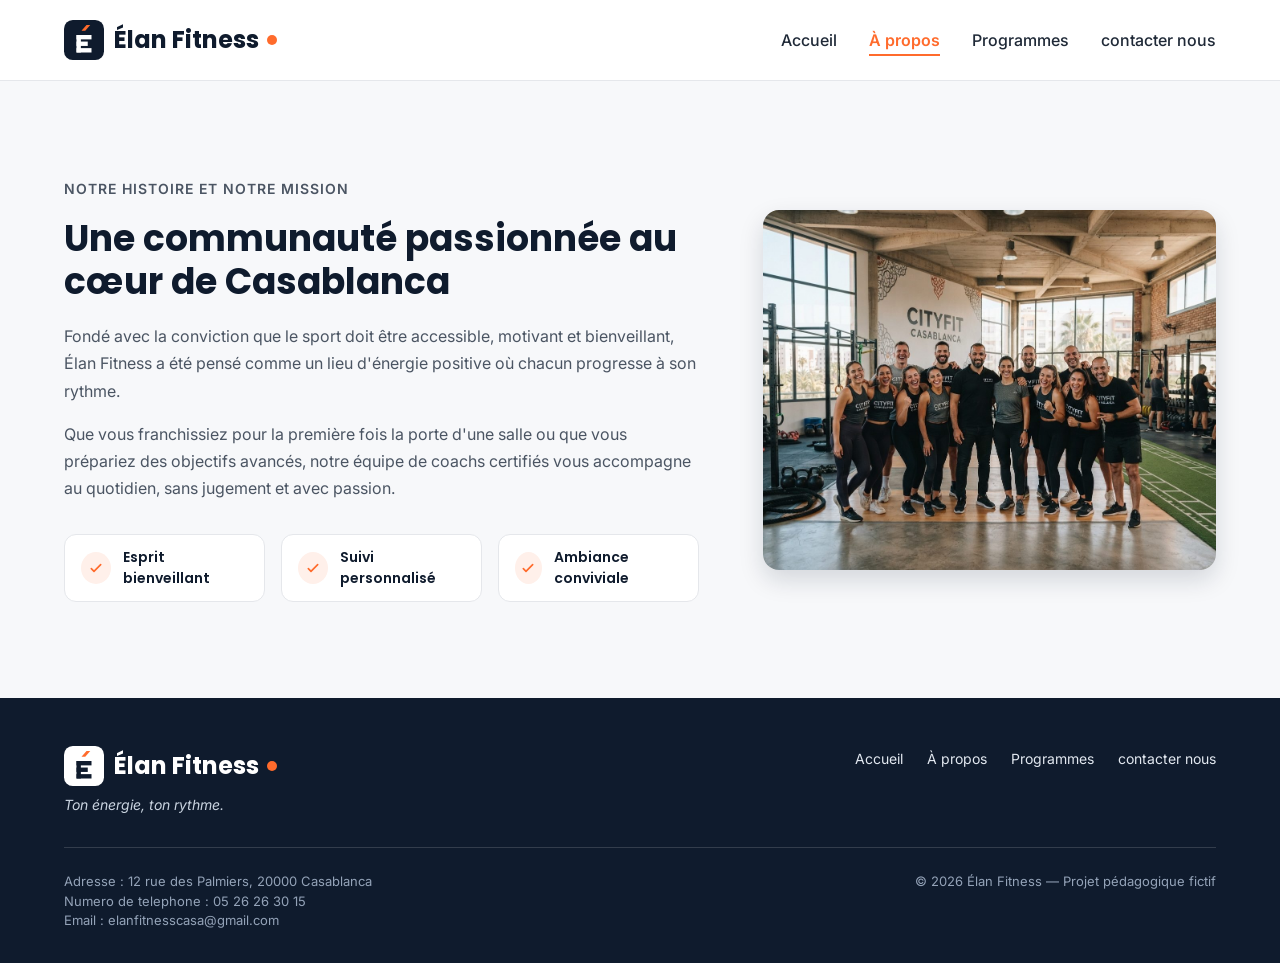
==== apropos.html @ 74eef610 "Initial commit" ====
<!DOCTYPE html>
<html lang="fr">
<head>
  <meta charset="UTF-8">
  <meta name="viewport" content="width=device-width, initial-scale=1">
  <meta name="description" content="Élan Fitness, salle de sport à Casablanca : musculation, yoga, cardio et boxe fitness avec des coachs diplômés. Réservez votre cours d'essai gratuit.">
  <title>Élan Fitness | Salle de sport à Casablanca</title>

  <link rel="preconnect" href="https://fonts.googleapis.com">
  <link rel="preconnect" href="https://fonts.gstatic.com" crossorigin>
  <link href="https://fonts.googleapis.com/css2?family=Inter:wght@400;500;600&family=Poppins:wght@600;700;800&display=swap" rel="stylesheet">

  <link rel="stylesheet" href="style.css">
</head>

<body>

  <header class="en-tete">
    <div class="conteneur en-tete-contenu">
      <a href="accueil.html" class="logo"><img src="img/logo.svg" alt="" class="logo-img">Élan Fitness</a>

      <nav aria-label="Navigation principale">
        <ul class="menu">
          <li><a href="accueil.html" >Accueil</a></li>
          <li><a href="apropos.html" class="lien-actif">À propos</a></li>
          <li><a href="programmes.html">Programmes</a></li>
          <li><a href="contacternous.html">contacter nous</a></li>
        </ul>
      </nav>
    </div>
  </header>

  <main>

    <section id="a-propos" class="section">
      <div class="conteneur apropos-contenu">

        <div class="apropos-texte">
          <p class="sur-titre">Notre histoire et notre mission</p>
          <h2>Une communauté passionnée au cœur de Casablanca</h2>
          <p>
            Fondé avec la conviction que le sport doit être accessible, motivant et bienveillant,
            Élan Fitness a été pensé comme un lieu d'énergie positive où chacun progresse à son rythme.
          </p>
          <p>
            Que vous franchissiez pour la première fois la porte d'une salle ou que vous prépariez des
            objectifs avancés, notre équipe de coachs certifiés vous accompagne au quotidien, sans
            jugement et avec passion.
          </p>

          <ul class="valeurs">
            <li class="valeur">
              <div class="icone icone-petite"><img src="img/icone-check.svg" alt=""></div>
              <span>Esprit bienveillant</span>
            </li>
            <li class="valeur">
              <div class="icone icone-petite"><img src="img/icone-check.svg" alt=""></div>
              <span>Suivi personnalisé</span>
            </li>
            <li class="valeur">
              <div class="icone icone-petite"><img src="img/icone-check.svg" alt=""></div>
              <span>Ambiance conviviale</span>
            </li>
          </ul>
        </div>

        <img class="apropos-image" src="img/equipe.jpg" alt="L'équipe de coachs d'Élan Fitness réunie dans la salle">

      </div>
    </section>

    

  </main>

  <footer class="pied-de-page">
    <div class="conteneur">

      <div class="pied-haut">
        <div>
          <p class="logo logo-clair"><img src="img/logo-clair.svg" alt="" class="logo-img">Élan Fitness</p>
          <p class="slogan">Ton énergie, ton rythme.</p>
        </div>

        <nav aria-label="Navigation du pied de page">
          <ul class="menu menu-pied">
            <li><a href="accueil.html">Accueil</a></li>
            <li><a href="apropos.html">À propos</a></li>
            <li><a href="programmes.html">Programmes</a></li>
            <li><a href="contacternous.html">contacter nous</a></li>
          </ul>
        </nav>
      </div>

      <div class="pied-bas">
        <p>Adresse : 12 rue des Palmiers, 20000 Casablanca<br>Numero de telephone : 05 26 26 30 15<br>Email : elanfitnesscasa@gmail.com</p>
        <p>&copy; 2026 Élan Fitness — Projet pédagogique fictif</p>
      </div>

    </div>
  </footer>

</body>
</html>
---- style.css ----
* {
  box-sizing: border-box;
  margin: 0;
  padding: 0;
}

html {
  scroll-behavior: smooth;
}

body {
  font-family: 'Inter', Arial, sans-serif;
  font-size: 16px;
  line-height: 1.5;
  color: #1F2937;
  background-color: #F7F8FA;
}

h1, h2, h3, h4 {
  font-family: 'Poppins', Arial, sans-serif;
  color: #0F1B2D;
}

a {
  color: inherit;
  text-decoration: none;
}

ul {
  list-style: none;
}

img {
  display: block;
  max-width: 100%;
}

a:focus-visible,
button:focus-visible {
  outline: 3px solid #FF6B2C;
  outline-offset: 2px;
}

.conteneur {
  width: 100%;
  max-width: 1200px;
  margin: 0 auto;
  padding: 0 24px;
}

.section {
  padding: 96px 0;
}

.section-blanche {
  background-color: #FFFFFF;
  border-top: 1px solid #E5E7EB;
  border-bottom: 1px solid #E5E7EB;
}

.section-titre {
  max-width: 640px;
  margin: 0 auto 64px;
  text-align: center;
}

.section-titre h2 {
  font-size: 32px;
  margin-bottom: 16px;
}

.section-titre h3 {
  font-size: 26px;
  margin-bottom: 12px;
}

.section-titre p {
  color: #4B5563;
}

.sur-titre {
  font-size: 14px;
  font-weight: 600;
  color: #FF6B2C;
  text-transform: uppercase;
  letter-spacing: 1px;
  margin-bottom: 12px;
}

.bouton {
  display: inline-block;
  padding: 14px 28px;
  border-radius: 8px;
  font-size: 16px;
  font-weight: 600;
  text-align: center;
  cursor: pointer;
}

.bouton-principal {
  background-color: #FF6B2C;
  border: 1px solid #FF6B2C;
  color: #FFFFFF;
}

.bouton-principal:hover {
  background-color: #F05817;
}

.bouton-secondaire {
  background-color: #FFFFFF;
  border: 1px solid #0F1B2D;
  color: #0F1B2D;
}

.bouton-secondaire:hover {
  background-color: #F3F4F6;
}

.cartes {
  display: flex;
  gap: 24px;
}

.carte {
  flex: 1;
  background-color: #FFFFFF;
  border: 1px solid #E5E7EB;
  border-radius: 12px;
  box-shadow: 0 1px 3px rgba(15, 27, 45, 0.08);
}

.icone {
  width: 48px;
  height: 48px;
  background-color: #FFF0EA;
  border-radius: 8px;
  display: flex;
  align-items: center;
  justify-content: center;
}

.icone img {
  width: 24px;
  height: 24px;
}

.icone-petite {
  width: 32px;
  height: 32px;
  border-radius: 50%;
}

.icone-petite img {
  width: 16px;
  height: 16px;
}

.en-tete {
  position: sticky;
  top: 0;
  z-index: 10;
  background-color: #FFFFFF;
  border-bottom: 1px solid #E5E7EB;
}

.en-tete-contenu {
  height: 80px;
  display: flex;
  align-items: center;
  justify-content: space-between;
}

.logo {
  display: flex;
  align-items: center;
  font-family: 'Poppins', Arial, sans-serif;
  font-size: 24px;
  font-weight: 700;
  color: #0F1B2D;
}

.logo::after {
  content: "";
  width: 10px;
  height: 10px;
  margin-left: 8px;
  background-color: #FF6B2C;
  border-radius: 50%;
}

.menu {
  display: flex;
  gap: 32px;
}

.menu a {
  font-weight: 500;
  padding-bottom: 4px;
  border-bottom: 2px solid transparent;
}

.menu a:hover {
  color: #FF6B2C;
}

.menu .lien-actif {
  color: #FF6B2C;
  font-weight: 600;
  border-bottom-color: #FF6B2C;
}

.hero {
  padding: 64px 0 96px;
}

.hero-contenu {
  display: flex;
  align-items: center;
  gap: 32px;
}

.hero-texte {
  flex: 7;
}

.hero-texte h1 {
  font-size: 48px;
  font-weight: 800;
  line-height: 1.2;
  margin-bottom: 24px;
}

.hero-description {
  max-width: 520px;
  font-size: 18px;
  line-height: 1.6;
  color: #4B5563;
  margin-bottom: 32px;
}

.boutons {
  display: flex;
  flex-wrap: wrap;
  gap: 16px;
}

.hero-image {
  flex: 5;
  min-width: 0;
  height: 400px;
  object-fit: cover;
  border-radius: 16px;
  border: 1px solid #E5E7EB;
  box-shadow: 0 10px 25px rgba(15, 27, 45, 0.15);
}

.chiffres {
  display: flex;
  margin-top: 64px;
  padding: 32px;
  background-color: #FFFFFF;
  border: 1px solid #E5E7EB;
  border-radius: 12px;
  box-shadow: 0 1px 3px rgba(15, 27, 45, 0.08);
}

.chiffre {
  flex: 1;
  text-align: center;
  font-weight: 500;
  color: #0F1B2D;
}

.chiffre + .chiffre {
  border-left: 1px solid #E5E7EB;
}

.chiffre-nombre {
  font-family: 'Poppins', Arial, sans-serif;
  font-size: 36px;
  font-weight: 800;
  color: #FF6B2C;
}

.carte-avantage {
  padding: 24px;
  background-color: #F7F8FA;
  box-shadow: none;
}

.carte-avantage .icone {
  margin-bottom: 20px;
}

.carte-avantage h3 {
  font-size: 20px;
  margin-bottom: 8px;
}

.carte-avantage p {
  color: #4B5563;
  line-height: 1.6;
}

.apropos-contenu {
  display: flex;
  align-items: center;
  gap: 64px;
}

.apropos-texte {
  flex: 7;
}

.apropos-texte h2 {
  font-size: 36px;
  line-height: 1.2;
  margin-bottom: 20px;
}

.apropos-texte p {
  color: #4B5563;
  line-height: 1.7;
  margin-bottom: 16px;
}

.valeurs {
  display: flex;
  gap: 16px;
  margin-top: 32px;
}

.valeur {
  flex: 1;
  display: flex;
  align-items: center;
  gap: 12px;
  padding: 12px 16px;
  background-color: #FFFFFF;
  border: 1px solid #E5E7EB;
  border-radius: 12px;
  font-family: 'Poppins', Arial, sans-serif;
  font-size: 14px;
  font-weight: 600;
  color: #0F1B2D;
}

.apropos-image {
  flex: 5;
  min-width: 0;
  height: 360px;
  object-fit: cover;
  border-radius: 16px;
  box-shadow: 0 10px 25px rgba(15, 27, 45, 0.15);
}

.carte-programme {
  display: flex;
  flex-direction: column;
  overflow: hidden;
}

.carte-programme > img {
  width: 100%;
  height: 200px;
  object-fit: cover;
}

.programme-corps {
  flex: 1;
  display: flex;
  flex-direction: column;
  padding: 20px;
}

.programme-corps h3 {
  font-size: 20px;
  margin-bottom: 8px;
}

.programme-corps p {
  font-size: 15px;
  color: #4B5563;
}

.etiquette {
  align-self: flex-start;
  padding: 4px 10px;
  margin-bottom: 12px;
  border-radius: 6px;
  font-size: 12px;
  font-weight: 600;
}

.etiquette-orange {
  background-color: #FFEDE5;
  color: #C2410C;
}

.etiquette-bleue {
  background-color: #DBEAFE;
  color: #1D4ED8;
}

.etiquette-verte {
  background-color: #D1FAE5;
  color: #047857;
}

.programme-corps .duree {
  display: flex;
  align-items: center;
  gap: 8px;
  margin-top: auto;
  padding-top: 16px;
  border-top: 1px solid #E5E7EB;
  font-size: 13px;
  font-weight: 600;
  color: #0F1B2D;
}

.programme-corps h3 + p {
  margin-bottom: 16px;
}

.duree img {
  width: 16px;
  height: 16px;
}

.formules {
  margin-top: 96px;
}

.formule {
  position: relative;
  display: flex;
  flex-direction: column;
  padding: 28px;
}

.formule h4 {
  font-size: 20px;
}

.prix {
  margin: 8px 0 16px;
  font-family: 'Poppins', Arial, sans-serif;
  font-size: 30px;
  font-weight: 800;
  color: #FF6B2C;
}

.prix span {
  font-family: 'Inter', Arial, sans-serif;
  font-size: 16px;
  font-weight: 500;
  color: #4B5563;
}

.prix-note {
  margin: -8px 0 16px;
  font-size: 13px;
  color: #4B5563;
}

.formule-liste {
  flex: 1;
  margin-bottom: 24px;
}

.formule-liste li {
  padding-left: 28px;
  margin-bottom: 12px;
  font-size: 15px;
  background-image: url('img/icone-check.svg');
  background-repeat: no-repeat;
  background-position: left center;
  background-size: 16px;
}

.formule .bouton {
  display: block;
}

.formule-populaire {
  border: 2px solid #FF6B2C;
  box-shadow: 0 10px 25px rgba(255, 107, 44, 0.2);
}

.badge-populaire {
  position: absolute;
  top: -14px;
  left: 50%;
  transform: translateX(-50%);
  padding: 4px 14px;
  background-color: #FF6B2C;
  border-radius: 999px;
  font-size: 12px;
  font-weight: 700;
  text-transform: uppercase;
  color: #FFFFFF;
}

.pied-de-page {
  padding: 48px 0 32px;
  background-color: #0F1B2D;
  color: #FFFFFF;
}

.pied-haut {
  display: flex;
  justify-content: space-between;
  align-items: flex-start;
  padding-bottom: 32px;
  border-bottom: 1px solid rgba(255, 255, 255, 0.15);
}

.logo-clair {
  color: #FFFFFF;
}

.slogan {
  margin-top: 8px;
  font-size: 14px;
  font-style: italic;
  color: #CBD5E1;
}

.menu-pied {
  gap: 24px;
}

.menu-pied a {
  font-size: 14px;
  font-weight: 400;
  color: #E2E8F0;
}

.pied-bas {
  display: flex;
  justify-content: space-between;
  margin-top: 24px;
  font-size: 13px;
  color: #94A3B8;
}
.logo-img {
  width: 40px;
  height: 40px;
  margin-right: 10px;
}
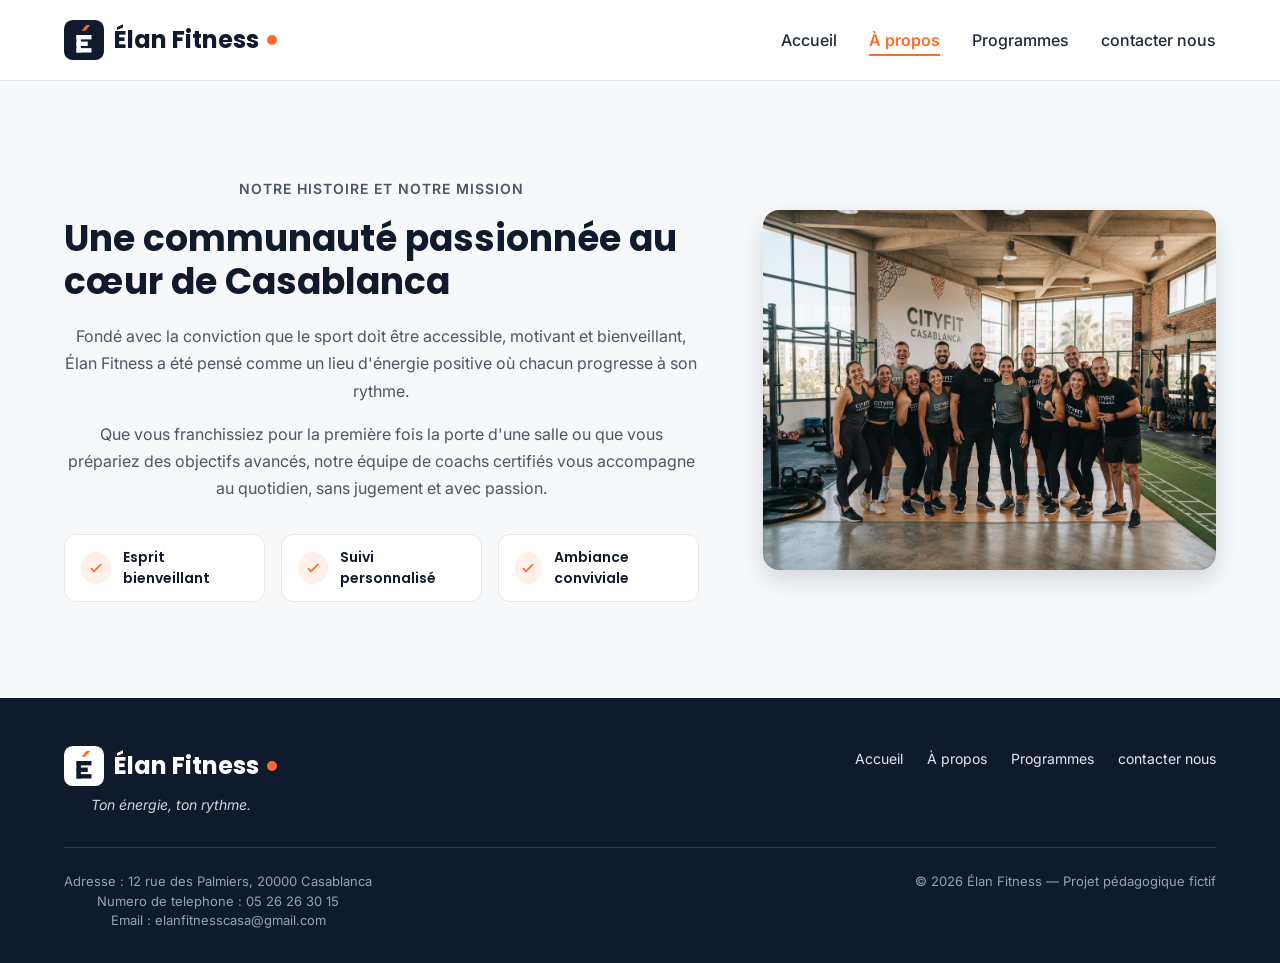
==== commit 7a9f722c: "last commit" ====
--- a/apropos.html
+++ b/apropos.html
@@ -5,7 +5,7 @@
   <meta name="viewport" content="width=device-width, initial-scale=1">
   <meta name="description" content="Élan Fitness, salle de sport à Casablanca : musculation, yoga, cardio et boxe fitness avec des coachs diplômés. Réservez votre cours d'essai gratuit.">
   <title>Élan Fitness | Salle de sport à Casablanca</title>
-
+  <link rel="icon" href="img/logo.svg"> 
   <link rel="preconnect" href="https://fonts.googleapis.com">
   <link rel="preconnect" href="https://fonts.gstatic.com" crossorigin>
   <link href="https://fonts.googleapis.com/css2?family=Inter:wght@400;500;600&family=Poppins:wght@600;700;800&display=swap" rel="stylesheet">
@@ -17,11 +17,11 @@
 
   <header class="en-tete">
     <div class="conteneur en-tete-contenu">
-      <a href="accueil.html" class="logo"><img src="img/logo.svg" alt="" class="logo-img">Élan Fitness</a>
+      <a href="index.html" class="logo"><img src="img/logo.svg" alt="" class="logo-img">Élan Fitness</a>
 
       <nav aria-label="Navigation principale">
         <ul class="menu">
-          <li><a href="accueil.html" >Accueil</a></li>
+          <li><a href="index.html" >Accueil</a></li>
           <li><a href="apropos.html" class="lien-actif">À propos</a></li>
           <li><a href="programmes.html">Programmes</a></li>
           <li><a href="contacternous.html">contacter nous</a></li>
@@ -84,7 +84,7 @@
 
         <nav aria-label="Navigation du pied de page">
           <ul class="menu menu-pied">
-            <li><a href="accueil.html">Accueil</a></li>
+            <li><a href="index.html">Accueil</a></li>
             <li><a href="apropos.html">À propos</a></li>
             <li><a href="programmes.html">Programmes</a></li>
             <li><a href="contacternous.html">contacter nous</a></li>
@@ -93,7 +93,11 @@
       </div>
 
       <div class="pied-bas">
-        <p>Adresse : 12 rue des Palmiers, 20000 Casablanca<br>Numero de telephone : 05 26 26 30 15<br>Email : elanfitnesscasa@gmail.com</p>
+        <div class="informations-elan">
+        <p>Adresse : 12 rue des Palmiers, 20000 Casablanca</p>
+        <p>Numero de telephone : 05 26 26 30 15</p>
+        <p>Email : elanfitnesscasa@gmail.com</p>
+      </div>
         <p>&copy; 2026 Élan Fitness — Projet pédagogique fictif</p>
       </div>
 
--- a/style.css
+++ b/style.css
@@ -550,3 +550,24 @@
   height: 40px;
   margin-right: 10px;
 }
+.image_contact{
+  height: 300px;
+  margin-left: 150px;
+}
+.contacternous-contenu{
+    align-items: center;
+    gap: 12px;
+    padding: 40px 0 ;
+}
+
+.contacternous-contenu h2, p {
+  text-align: center;
+}
+
+.contacternous-texte{
+  display: flex;
+  justify-content: center;
+  align-items: center;
+}
+
+
